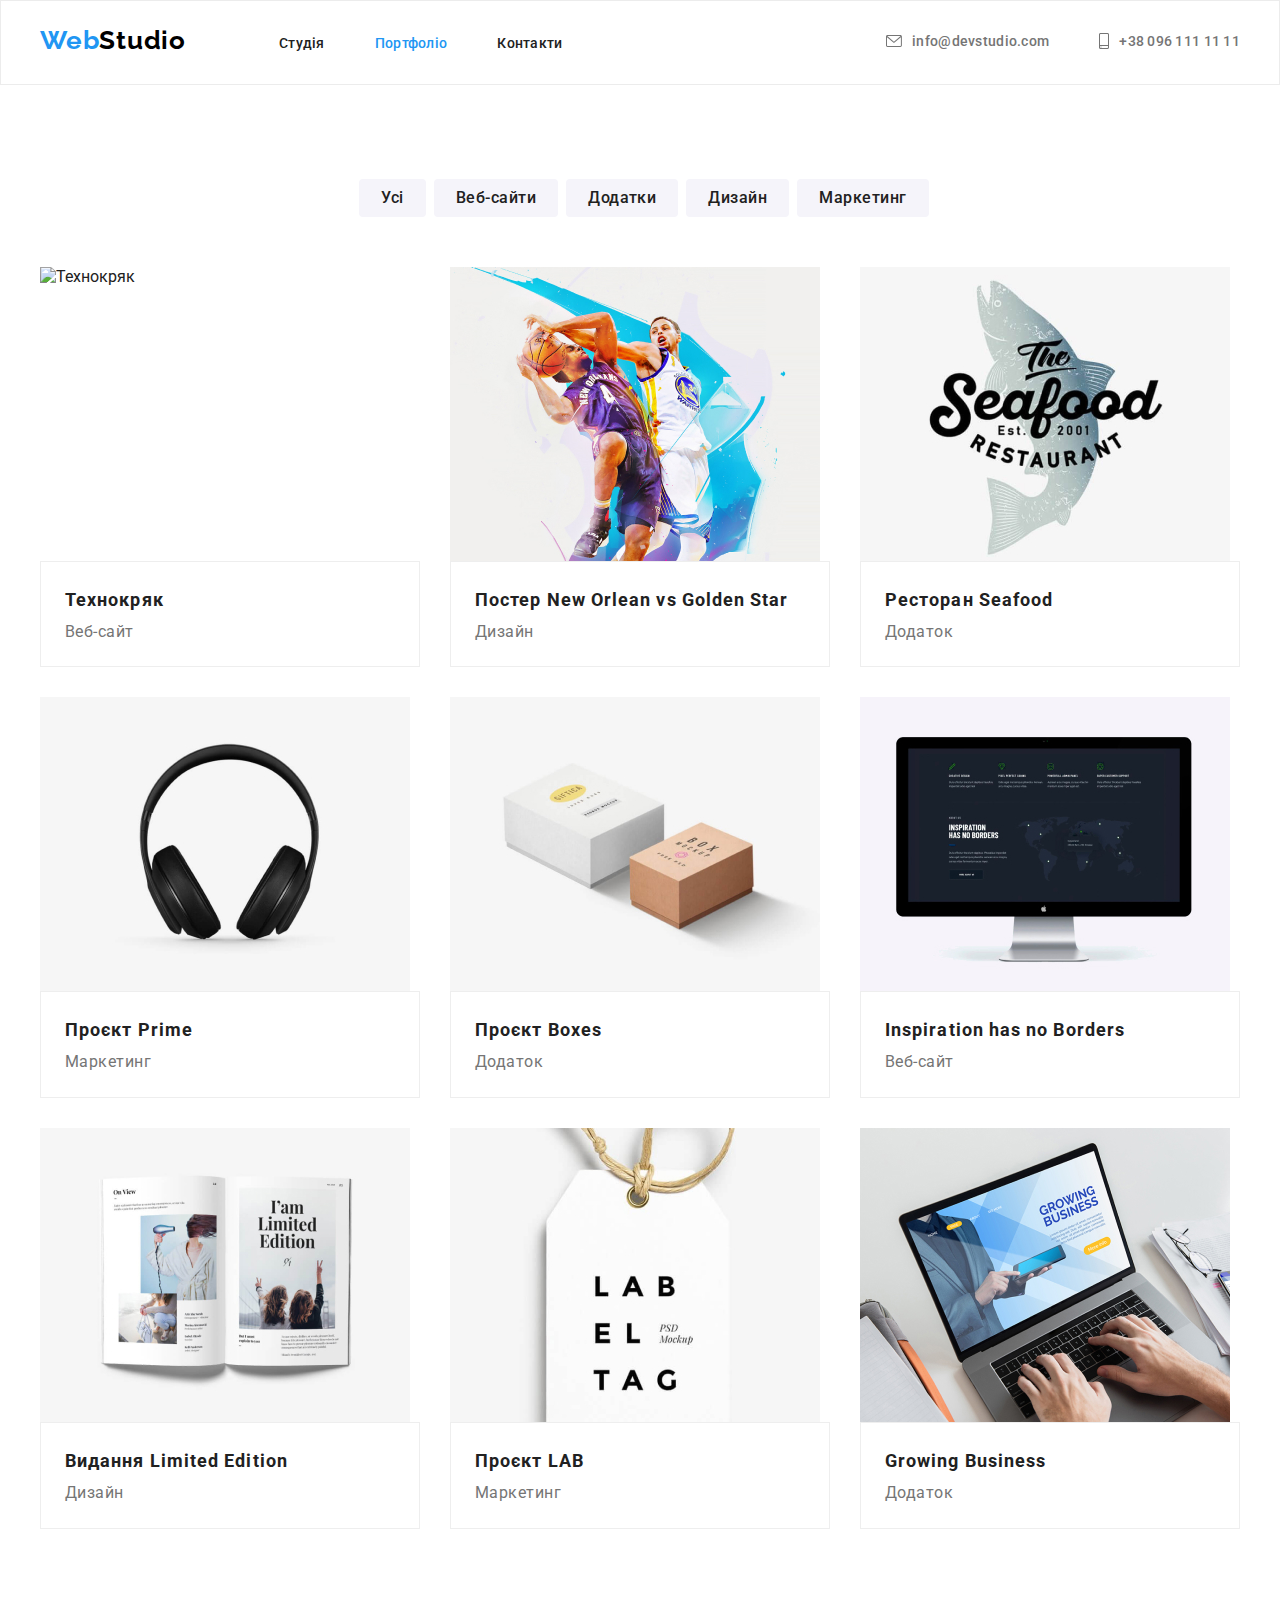
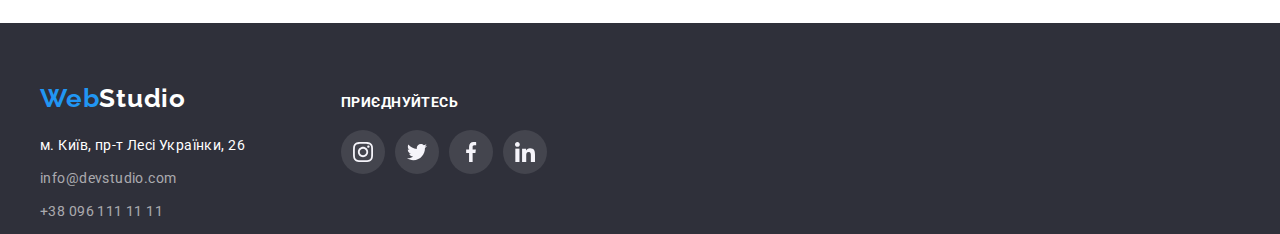
==== portfolio.html @ 08d34241 "dsfdf" ====
<!DOCTYPE html>
<html lang="ua">
<head>
    <meta charset="UTF-8">
    <meta http-equiv="X-UA-Compatible" content="IE=edge">
    <meta name="viewport" content="width=device-width, initial-scale=1.0">
    <title>Портфоліо</title>
    <link rel="stylesheet" href="https://cdnjs.cloudflare.com/ajax/libs/modern-normalize/1.1.0/modern-normalize.min.css"
        integrity="sha512-wpPYUAdjBVSE4KJnH1VR1HeZfpl1ub8YT/NKx4PuQ5NmX2tKuGu6U/JRp5y+Y8XG2tV+wKQpNHVUX03MfMFn9Q=="
        crossorigin="anonymous" referrerpolicy="no-referrer" />

    <link rel="preconnect" href="https://fonts.googleapis.com">
    <link rel="preconnect" href="https://fonts.gstatic.com" crossorigin>
    <link href="https://fonts.googleapis.com/css2?family=Raleway:wght@700&family=Roboto:wght@400;500;700;900&display=swap"
        rel="stylesheet">
    <link rel="stylesheet" href="./css/styles.css">

</head>
<body>

    <!--  Шапка-->
    <header class="header">
        <div class="container header-nav">
            <nav class="navigation">
                <a href="./index.html" class="logo">Web<span>Studio</span>
                </a>
    
                <ul class="site-nav">
                    <li class="item"><a href="./index.html" class="link">Студія</a></li>
                    <li class="item"><a href="./portfolio.html" class="link current">Портфоліо</a></li>
                    <li class="item"><a href="" class="link">Контакти</a></li>
                </ul>
            </nav>
    
            <ul class="auth-nav">
                <li class="header-item"><a href="mailto:info@devstudio.com" class="header-link">
                    <svg class="icon-mail" width="16" height="12">
                        <use href="/images/symbol-defs.svg#icon-mail"></use>
                    </svg>
                    info@devstudio.com</a></li>

                <li class="header-item"><a href="tel:+80961111111" class="header-link">
                    <svg class="icon-tel" width="10" height="16">
                        <use href="/images/symbol-defs.svg#icon-tel"></use>
                    </svg>
                    +38 096 111 11 11</a></li>
            </ul>
        </div>
    </header>

    <!-- Унікальна інформація -->
    <main>

        <!-- Фільтр -->
        <!-- Портфоліо -->
        <section class="portfolio">
            <div class="container">
                <h1 class="visually-hidden">Портфоліо</h1>
                <ul class="portfolio-filter">
                    <li> <button type="button" class="btn">Усі</button></li>
                    <li> <button type="button" class="btn">Веб-сайти</button></li>
                    <li> <button type="button" class="btn">Додатки</button></li>
                    <li> <button type="button" class="btn">Дизайн</button></li>
                    <li> <button type="button" class="btn">Маркетинг</button></li>
                </ul>
                
                <ul class="portfolio-list">
                    <li class="portfolio-item">
                        <img src="./images/вебсайт.jpg" alt="Технокряк" width="370" height="294">
                        <div class="portfolio-box">
                            <h2 class="portfolio-title">Технокряк</h2>
                            <p class="portfolio-text">Веб-сайт</p>
                        </div>
                    </li>
                    <li class="portfolio-item">
                        <img src="./images/Постер New Orlean vs Golden Star.jpg" alt="Постер New Orlean vs Golden Star" width="370"
                            height="294">
                        <div class="portfolio-box">
                            <h2 class="portfolio-title">Постер New Orlean vs Golden Star</h2>
                            <p class="portfolio-text">Дизайн</p>
                        </div>
                    </li>
                    <li class="portfolio-item">
                        <img src="./images/ресторан.jpg" alt="Ресторан Seafood" width="370" height="294">
                        <div class="portfolio-box">
                            <h2 class="portfolio-title">Ресторан Seafood</h2>
                            <p class="portfolio-text">Додаток</p>
                        </div>
                    </li>
                    <li class="portfolio-item">
                        <img src="./images/проєкт.jpg" alt="Проєкт Prime" width="370" height="294">
                        <div class="portfolio-box">
                            <h2 class="portfolio-title">Проєкт Prime</h2>
                            <p class="portfolio-text">Маркетинг</p>
                        </div>
                    </li>
                    <li class="portfolio-item">
                        <img src="./images/проєкт Boxes.jpg" alt="Проєкт Boxes" width="370" height="294">
                        <div class="portfolio-box">
                            <h2 class="portfolio-title">Проєкт Boxes</h2>
                            <p class="portfolio-text">Додаток</p>
                        </div>
                    </li>
                    <li class="portfolio-item">
                        <img src="./images/Inspiration has no Borders.jpg" alt="Inspiration has no Borders" width="370" height="294">
                        <div class="portfolio-box">
                            <h2 class="portfolio-title">Inspiration has no Borders</h2>
                            <p class="portfolio-text">Веб-сайт</p>
                        </div>
                    </li>
                    <li class="portfolio-item">
                        <img src="./images/Видання Limited Edition.jpg" alt="Видання Limited Edition" width="370" height="294">
                        <div class="portfolio-box">
                            <h2 class="portfolio-title">Видання Limited Edition</h2>
                            <p class="portfolio-text">Дизайн</p>
                        </div>
                    </li>
                    <li class="portfolio-item">
                        <img src="./images/Проєкт LAB.jpg" alt="Проєкт LAB" width="370" height="294">
                        <div class="portfolio-box">
                            <h2 class="portfolio-title">Проєкт LAB</h2>
                            <p class="portfolio-text">Маркетинг</p>
                        </div>
                    </li>
                    <li class="portfolio-item">
                        <img src="./images/Growing Business.jpg" alt="Growing Business" width="370" height="294">
                        <div class="portfolio-box">
                            <h2 class="portfolio-title">Growing Business</h2>
                            <p class="portfolio-text">Додаток</p>
                        </div>
                    </li>
                </ul>
            </div>
        </section>
    </main>



    <!-- Підвал -->
    <footer class="footer">
        <div class="container footer-block">
            <address class="address">
                <a href="./index.html" class="logo-footer">Web<span class="img-logo-footer">Studio</span>
                </a>
                <p class="footer-address">м. Київ, пр-т Лесі Українки, 26</p>
                <a href="mailto:info@devstudio.com" class="footer-mail">info@devstudio.com</a><br>
                <a href="tel:+80961111111" class="footer-tel">+38 096 111 11 11</a>
            </address>
    
            <div>
                <h3 class="title-icon">ПРИЄДНУЙТЕСЬ</h3>
                <ul class="socials">
                    <li class="items-icon"> <a class="link-social" href="">
                            <svg class="footer-icon" width="20" height="20">
                                <use href="./images/symbol-defs2.svg#icon-instagram"></use>
                            </svg>
                        </a></li>
                    <li class="items-icon"> <a class="link-social" href="">
                            <svg class="footer-icon" width="20" height="20">
                                <use href="./images/symbol-defs2.svg#icon-twitter"></use>
                            </svg>
                        </a></li>
                    <li class="items-icon"> <a class="link-social" href="">
                            <svg class="footer-icon" width="20" height="20">
                                <use href="./images/symbol-defs2.svg#icon-facebook"></use>
                            </svg>
                        </a></li>
                    <li class="items-icon"> <a class="link-social" href="">
                            <svg class="footer-icon" width="20" height="20">
                                <use href="./images/symbol-defs2.svg#icon-linkedin"></use>
                            </svg>
                        </a></li>
                </ul>
            </div>
        </div>
    </footer>
    
</body>
</html>
---- css/styles.css ----
/* 
   колір основного тексту #212121
   другорядний колір тесту #757575
   білий колір #FFFFFF
   колір акценту #2196F3
   колір посилання футер rgba(255, 255, 255, 0.6);

   основний фон #FFFFFF
   фон героя і футера #2F303A
    
*/

:root {
    --primary-text-color: #212121;
    --secondary-text-color: #757575;
    --white-color: #FFFFFF;
    --footer-link-color: rgba(255, 255, 255, 0.6);
    --accent-color: #2196F3;
    --logo-studio-color: #000000;
    
    --background-hero: rgba(47, 48, 58, 1);
    --background-filter-btn: #F5F4FA;
    --background-secondary-section: #F5F4FA;
 
}

.visually-hidden {
    position: absolute;
    white-space: nowrap;
    width: 1px;
    height: 1px;
    overflow: hidden;
    border: 0;
    padding: 0;
    clip: rect(0 0 0 0);
    clip-path: inset(50%);
    margin: -1px;
}

body {
    margin: 0;
    color: var(--primary-text-color);
    background-color: var(--white-color);

    font-family: Roboto, sans-serif;
}

p,
h1,
h2,
h3,
h4,
h5,
h6 {
    margin: 0;
}

a {
    text-decoration: none;
}

ul {
    padding: 0;
    margin: 0;
    list-style: none;
}

img{
    display: block;
    max-width: 100%;
    height: auto;
}

.container{
    width: 1200px;
    margin-left: auto;
    margin-right: auto;
    padding-left: 15px;
    padding-right: 15px;
    /* border: 2px solid tomato; */
}


/* logo footer, header*/
.header{
    border: 1px solid #ECECEC;
}

.logo {
    color: var(--accent-color);
    margin-right: 93px;
    padding-top: 24px;
    padding-bottom: 25px;

    font-family: Raleway;
    font-style: 400;
    font-weight: 700;
    font-size: 26px;
    line-height: 1.2;
    letter-spacing: 0.03em;
}

.header span{
    color: var(--logo-studio-color);
}

.logo-footer {
    font-family: 'Raleway';
    font-weight: 700;
    font-size: 26px;
    line-height: 1.19;
    letter-spacing: 0.03em;
    color: var(--accent-color);
    text-decoration: none;
    display: inline-block;
    margin-bottom: 20px;
}

.img-logo-footer {
    font-family: 'Raleway';
    font-weight: 700;
    font-size: 26px;
    line-height: 1.19;
    letter-spacing: 0.03em;
    color: #2196F3;
    text-decoration: none;
}

.footer span{
    color: var(--white-color);
}

/* Навігація хедер */
.header-nav{
    display: flex;
}

.navigation{
    display: flex;
}

.site-nav{
    display: flex;
    padding-top: 32px;
    padding-bottom: 32px;
}

.site-nav .item+.item{
    margin-left: 50px;
}

.auth-nav{
    display: flex;
    margin-left: auto;
    padding-top: 32px;
    padding-bottom: 32px;
}

.icon-mail,
.icon-tel {
    margin-right: 10px;
    cursor: pointer;
    fill: currentColor;
}


.header-item+.header-item {
    margin-left: 50px;
}

.site-nav .link{
    color: var(--primary-text-color);

    font-family: Roboto;
    font-style: 400;
    font-weight: 500;
    font-size: 14px;
    line-height: 1.14;
    letter-spacing: 0.02em;
}
.site-nav .link.current{
    color: var(--accent-color);
}

.site-nav .link:hover,
.site-nav .link:focus {
    color: var(--accent-color);
}

.header-link{
    color: var(--secondary-text-color);

    font-family: Roboto;
    font-weight: 500;
    font-size: 14px;
    letter-spacing: 0.02em;
    align-items: center;
    display: flex;
}


.header-link:hover,
.header-link:focus {
    color: var(--accent-color);
    fill: var(--accent-color);
}

/* Герой */
.hero {
    background-color: var(--background-hero);
    background-image: linear-gradient(rgba(47, 48, 58, 0.4),
            rgba(47, 48, 58, 0.4)),
    url(../images/Imghero.jpg);

    padding-top: 200px;
    padding-bottom: 200px;
    margin: 0 auto;
    text-align: center;
    background-repeat: no-repeat;
    background-position: center;
    background-size: cover;
}

.hero h1{
    color: var(--white-color);
    width: 696px;
    margin: 0 auto;

    font-family: Roboto;
    font-style: 400;
    font-weight: 900;
    font-size: 44px;
    line-height: 1.3;
    text-align: center;
    letter-spacing: 0.06em;

    margin-bottom: 30px;
    margin-top: 0;
}

.btn-hero{
    color: var(--white-color);
    background-color: var(--accent-color);

    font-family: Roboto;
    font-style: 400;
    font-weight: 700;
    font-size: 16px;
    line-height: 1.8;
    align-items: center;
    text-align: center;
    letter-spacing: 0.06em;
    text-decoration: none;

    padding-top: 10px;
    padding-bottom: 10px;
    padding-left: 32px;
    padding-right: 32px;
    margin: auto;
    border-radius: 4px;
    border: 4px solid var(--accent-color);
    }


/* Наші особливості */
.feature{
    padding-top: 94px;
    padding-bottom: 94px;
}
.feature-title{
    color: var(--primary-text-color);

    font-family: Roboto, sans-serif;
    font-style: 400;
    font-weight: 700;
    font-size: 14px;
    line-height: 1.14;
    letter-spacing: 0.03em;
    text-transform: uppercase;

    margin-bottom: 10px;
}

.feature-list{
    display: flex;
}

.feature-box{
    display: flex;
    align-items: center;
    justify-content: center;
    margin-bottom: 30px;
    width: 270px;
    height: 120px;
    background: rgba(245, 244, 250, 1);
    border-radius: 4px;
}

.feature-list li{
    width: 270px;
    height: auto;
    margin-right: 30px;
}

.feature-text{
    color: var(--secondary-text-color);

    font-family: Roboto;
    font-style: 400;
    font-weight: 400;
    font-size: 14px;
    line-height: 1.7;
    letter-spacing: 0.03em;
}

/* Чим ми займаємося (work)*/
.work{
    padding-bottom: 94px;
}
.work .work-title{
    color: var(--primary-text-color);

    font-family: Roboto;
    font-style: 400;
    font-weight: 700;
    font-size: 36px;
    line-height: 1.16;
    text-align: center;
    letter-spacing: 0.03em;

    margin-bottom: 50px;
}

.work-list{
    display: flex;
}

.work-img+.work-img{
    margin-left: 30px;
}

/* Наша команда */
.team{
    background-color: var(--background-secondary-section);
    padding-top: 94px;
    padding-bottom: 94px;
}

.team-list{
    display: flex;
}

.team .team-title{
    color: var(--primary-text-color);

    font-family: Roboto;
    font-style: 400;
    font-weight: 700;
    font-size: 36px;
    line-height: 1.16;
    text-align: center;
    letter-spacing: 0.03em;

    margin-bottom: 50px;
}

.team-card{
    margin-right: 30px;
    box-shadow: 0px 1px 3px rgba(0, 0, 0, 0.12), 0px 1px 1px rgba(0, 0, 0, 0.14), 0px 2px 1px rgba(0, 0, 0, 0.2);
    border-radius: 0px 0px 4px 4px;
}

.social-link{
    fill: #AFB1B8;
}

.link-area:hover .social-link,
.link-area:focus .social-link {
    background-color: var(--accent-color);
    fill: #FFFFFF;
}

.link-area:hover,
.link-area:focus {
    background-color: var(--accent-color);
    fill: #FFFFFF;
}

.link-area {
    display: flex;
    align-items: center;
    justify-content: center;
    width: 44px;
    height: 44px;
    border-radius: 50%;
}



.team-box{
    padding-top: 30px;
    padding-bottom: 30px;
    text-align: center;
    border-radius: 0px 0px 4px 4px;
    background: #FFFFFF;
    width: 270px;
    height: 168px;
}

.team .team-name{
    color: var(--primary-text-color);

    font-family: Roboto;
    font-style: 400;
    font-weight: 500;
    font-size: 16px;
    line-height: 1.18;
    letter-spacing: 0.03em;

    margin-bottom: 10px;
}
.team .team-text{
    color: var(--secondary-text-color);

    font-family: Roboto;
    font-style: 400;
    font-weight: 400;
    font-size: 16px;
    line-height: 1.18;
    letter-spacing: 0.03em;
}

.social-list{
    display: flex;
    justify-content: space-between;
    padding-right: 32px;
    padding-left: 32px;
    margin-top: 16px;
}
/* Постійні клієнти */

.company {
    display: flex;
    align-items: center;
    justify-content: center;
}

.section-client {
    text-align: center;
    padding-bottom: 94px;
    padding-top: 94px;
}

.card{
    margin-right: 30px;
}

.client-icons{
  display: flex;
  justify-content: center;
  align-items: center;
  border: 1px solid rgba(175, 177, 184, 1);
  border-radius: 4px;
  width: 170px;
  height: 92px;
}

.client-icon{
    fill: #afb1b8;
}

.client-icons:hover {
    border-color: var(--accent-color);
}

.client-icons:hover .client-icon {
    fill: var(--accent-color);
}


.team-title {
    color: var(--primary-text-color);
    font-family: 'Roboto';
    font-weight: 700;
    font-size: 36px;
    line-height: 1.16;
    text-align: center;
    letter-spacing: 0.03em;
    margin-bottom: 50px;
}
 
/* Футер */
.address{
    font-style: normal;
    width: 231px;
    height: 81px;
    margin-right: 70px;
}


.footer{
    background-color: var(--background-hero);
    padding-top: 60px;
    padding-bottom: 60px;
}

.footer-block{
    display: flex;
    align-items: baseline;
}


.footer-address{
    color: var(--white-color);
    
    font-family: Roboto;
    font-weight: 400;
    font-size: 14px;
    line-height: 1.71;
    letter-spacing: 0.03em;

    margin-bottom: 9px;
}

.footer-mail,
.footer-tel{
    color: var(--footer-link-color);

    display: inline-block;
    font-family: Roboto;
    font-weight: 400;
    font-size: 14px;
    line-height: 1.71;
    letter-spacing: 0.03em;
}
.footer-mail {
    margin-bottom: 9px;
}

.title-icon{
    font-family: 'Roboto';
    font-style: normal;
    font-weight: 700;
    font-size: 14px;
    line-height: 16px;
    letter-spacing: 0.03em;
    text-transform: uppercase;
    margin-bottom: 20px;
    
    color: #FFFFFF;
}

.socials{
    display: flex;
    list-style: none;
}

.items-icon{
    margin-right: 10px;
}

.link-social{
    display: flex;
    justify-content: center;
    align-items: center;
    width: 44px;
    height: 44px;
    background: rgba(255, 255, 255, 0.1);
    border-radius: 50%;
}

.link-social:hover,
.link-social:focus{
    background-color: var(--accent-color);
}

.footer-icon{
    fill: #F5F4FA;
}


/* Портфоліо (фільтр кнопки) */
.portfolio{
    padding-top: 94px;
    padding-bottom: 94px;
}

.portfolio-filter{
    display: flex;
    justify-content: center;
    margin-bottom: 50px;
}

.btn{
    font-family: 'Roboto';
    font-style: normal;
    font-weight: 500;
    font-size: 16px;
    line-height: 1.6;
    text-align: center;
    letter-spacing: 0.03em;
    color: var(--primary-text-color);
    background-color: var(--background-filter-btn);
    border-radius: 4px;
    border: none;
    cursor: pointer;

    padding: 6px 22px;
}

.btn:hover,
.btn:focus{
    color: var(--white-color);
    background-color: var(--accent-color);
}

.portfolio-filter li {
    margin-left: 8px;
}

.portfolio-list{
    display: flex;
    flex-wrap: wrap;
    margin-left: -30px;
    margin-bottom: -30px
}

.portfolio-item{
    flex-basis: calc(100% / 3 - 30px);
    margin-left: 30px;
    margin-bottom: 30px;
}

.portfolio-item:hover,
.portfolio-item:focus {
    box-shadow: 0px 1px 1px rgba(0, 0, 0, 0.12), 
    0px 4px 4px rgba(0, 0, 0, 0.06),
    1px 4px 6px rgba(0, 0, 0, 0.16);
}

.portfolio-box{
    padding: 20px 24px;
    border: 1px solid #EEEEEE;
}

.portfolio-title{
    color: var(--primary-text-color);

    font-family: Roboto;
    font-style: 400;
    font-weight: 700;
    font-size: 18px;
    line-height: 2;
    letter-spacing: 0.06em;
}

.portfolio-text{
    color: var(--secondary-text-color);

    font-family: Roboto;
    font-style: 400;
    font-weight: 400;
    font-size: 16px;
    line-height: 1.8;
    letter-spacing: 0.03em;
}
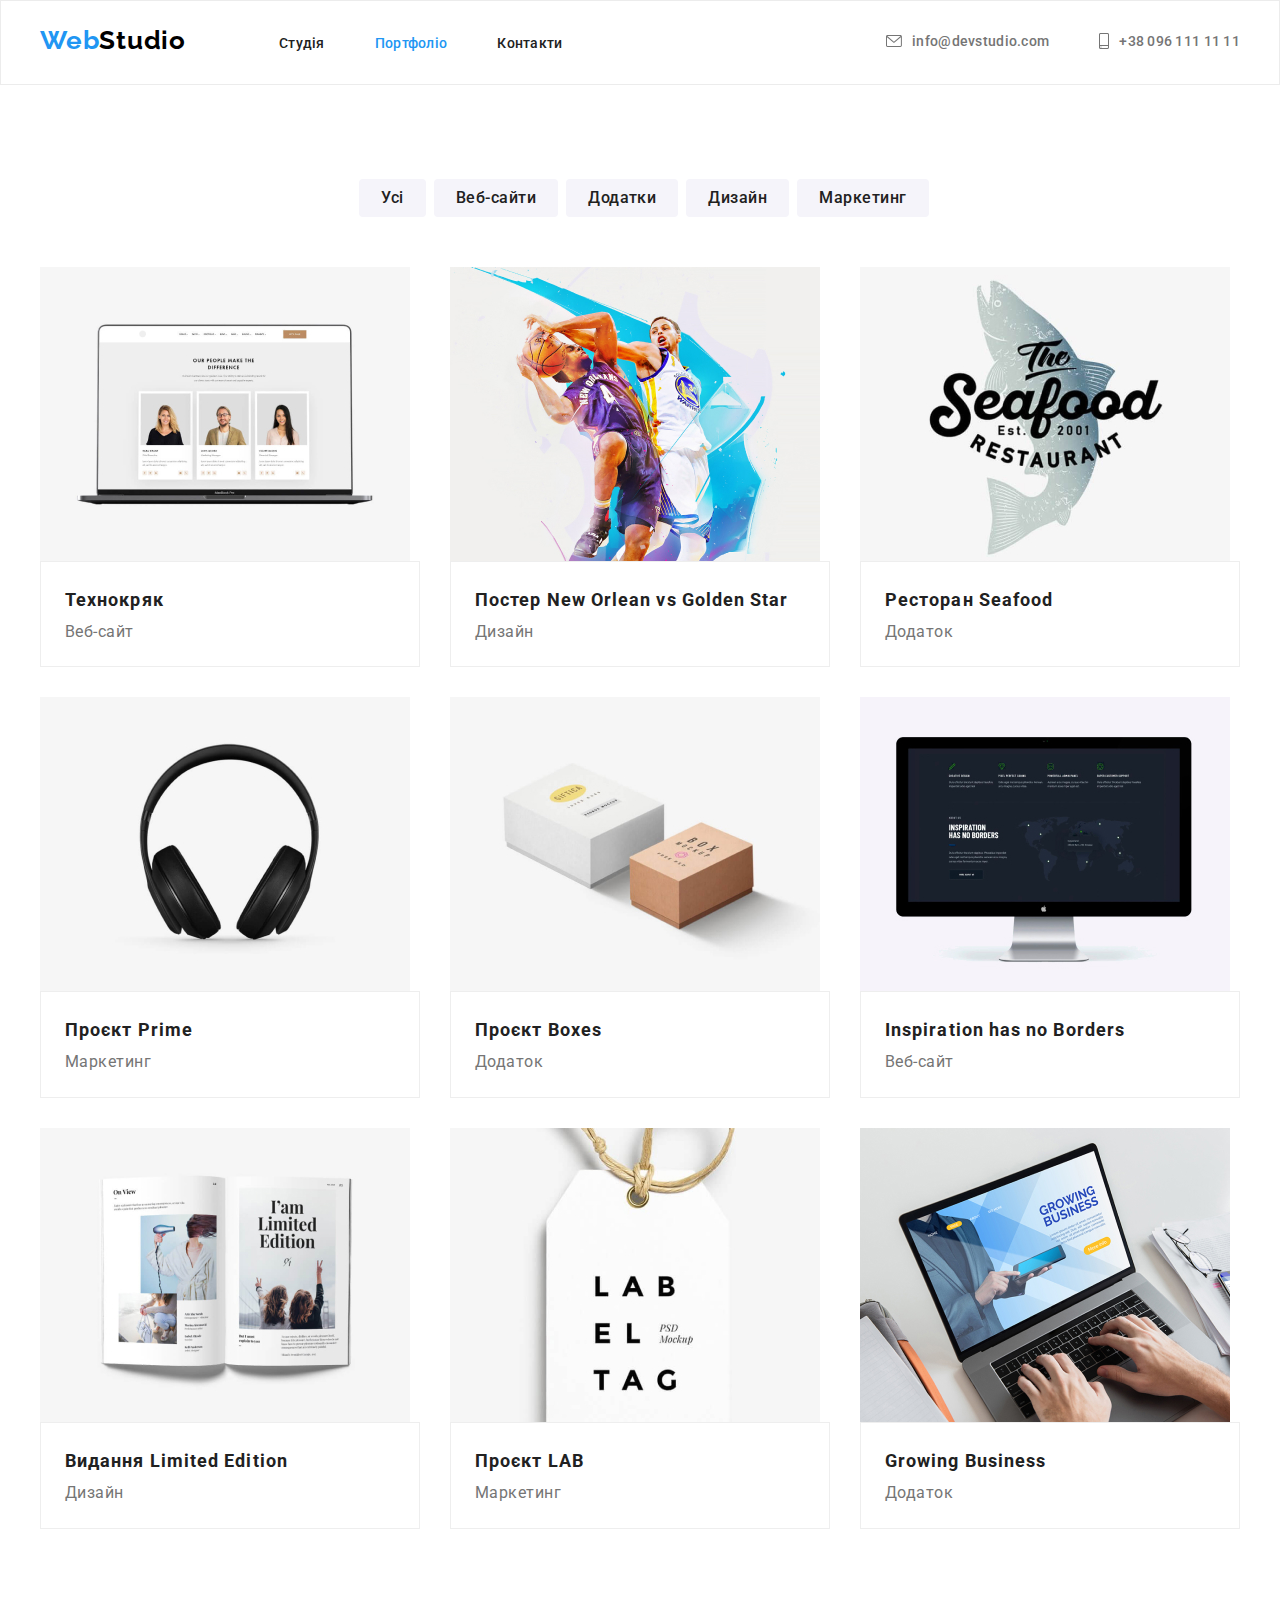
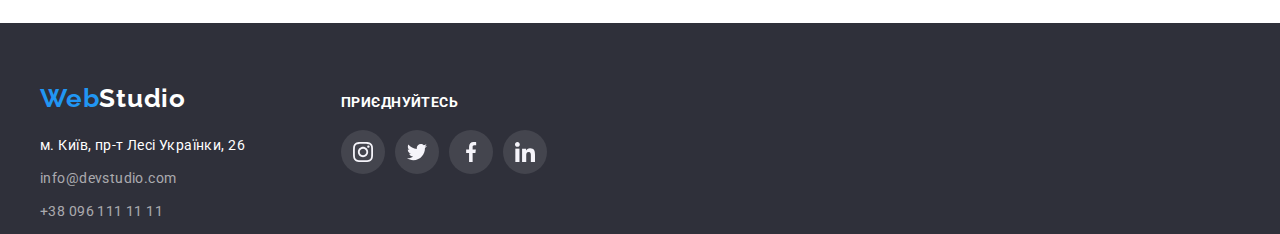
==== commit 4cbe3b9a: "кек" ====
--- a/portfolio.html
+++ b/portfolio.html
@@ -33,17 +33,21 @@
             </nav>
     
             <ul class="auth-nav">
-                <li class="header-item"><a href="mailto:info@devstudio.com" class="header-link">
-                    <svg class="icon-mail" width="16" height="12">
-                        <use href="/images/symbol-defs.svg#icon-mail"></use>
-                    </svg>
-                    info@devstudio.com</a></li>
-
-                <li class="header-item"><a href="tel:+80961111111" class="header-link">
-                    <svg class="icon-tel" width="10" height="16">
-                        <use href="/images/symbol-defs.svg#icon-tel"></use>
-                    </svg>
-                    +38 096 111 11 11</a></li>
+                <li class="header-item">
+                    <a href="mailto:info@devstudio.com" class="header-link">
+                        <svg class="icon-mail" width="16" height="12">
+                            <use href="./images/symbol-defs.svg#icon-mail"></use>
+                        </svg>
+                        info@devstudio.com</a>
+                </li>
+            
+                <li class="header-item">
+                    <a href="tel:+80961111111" class="header-link">
+                        <svg class="icon-tel" width="10" height="16">
+                            <use href="./images/symbol-defs.svg#icon-tel"></use>
+                        </svg>
+                        +38 096 111 11 11</a>
+                </li>
             </ul>
         </div>
     </header>
@@ -66,64 +70,108 @@
                 
                 <ul class="portfolio-list">
                     <li class="portfolio-item">
-                        <img src="./images/вебсайт.jpg" alt="Технокряк" width="370" height="294">
+                        <div class="overlay-box">
+                            <img src="./images/технокряк.jpg" alt="Технокряк" width="370" height="294">
+                            <p class="overlay-text">Ресурс пропонує комплексні пропозиції з різним рівнем функціоналу та сервісів. Все це дозволить відвідувачу отримати
+                            вичерпні відомості про компанію чи приватну особу.</p>
+                        </div>
                         <div class="portfolio-box">
                             <h2 class="portfolio-title">Технокряк</h2>
                             <p class="portfolio-text">Веб-сайт</p>
                         </div>
                     </li>
                     <li class="portfolio-item">
-                        <img src="./images/Постер New Orlean vs Golden Star.jpg" alt="Постер New Orlean vs Golden Star" width="370"
-                            height="294">
+                        <div class="overlay-box">
+                            <img src="./images/Постер New Orlean vs Golden Star.jpg" alt="Постер New Orlean vs Golden Star" width="370"
+                                height="294">
+                            <p class="overlay-text">Ресурс пропонує комплексні пропозиції з різним рівнем функціоналу та сервісів. Все це дозволить
+                                відвідувачу отримати
+                                вичерпні відомості про компанію чи приватну особу.</p>
+                        </div>
                         <div class="portfolio-box">
                             <h2 class="portfolio-title">Постер New Orlean vs Golden Star</h2>
                             <p class="portfolio-text">Дизайн</p>
                         </div>
                     </li>
                     <li class="portfolio-item">
-                        <img src="./images/ресторан.jpg" alt="Ресторан Seafood" width="370" height="294">
+                        <div class="overlay-box">
+                            <img src="./images/ресторан.jpg" alt="Ресторан Seafood" width="370" height="294">
+                            <p class="overlay-text">Ресурс пропонує комплексні пропозиції з різним рівнем функціоналу та сервісів. Все це дозволить
+                                відвідувачу отримати
+                                вичерпні відомості про компанію чи приватну особу.</p>
+                        </div>
                         <div class="portfolio-box">
                             <h2 class="portfolio-title">Ресторан Seafood</h2>
                             <p class="portfolio-text">Додаток</p>
                         </div>
                     </li>
                     <li class="portfolio-item">
-                        <img src="./images/проєкт.jpg" alt="Проєкт Prime" width="370" height="294">
+                        <div class="overlay-box">
+                            <img src="./images/проєкт.jpg" alt="Проєкт Prime" width="370" height="294">
+                            <p class="overlay-text">Ресурс пропонує комплексні пропозиції з різним рівнем функціоналу та сервісів. Все це дозволить
+                                відвідувачу отримати
+                                вичерпні відомості про компанію чи приватну особу.</p>
+                        </div>
                         <div class="portfolio-box">
                             <h2 class="portfolio-title">Проєкт Prime</h2>
                             <p class="portfolio-text">Маркетинг</p>
                         </div>
                     </li>
                     <li class="portfolio-item">
-                        <img src="./images/проєкт Boxes.jpg" alt="Проєкт Boxes" width="370" height="294">
+                        <div class="overlay-box">
+                            <img src="./images/проєкт Boxes.jpg" alt="Проєкт Boxes" width="370" height="294">
+                            <p class="overlay-text">Ресурс пропонує комплексні пропозиції з різним рівнем функціоналу та сервісів. Все це дозволить
+                                відвідувачу отримати
+                                вичерпні відомості про компанію чи приватну особу.</p>
+                        </div>
                         <div class="portfolio-box">
                             <h2 class="portfolio-title">Проєкт Boxes</h2>
                             <p class="portfolio-text">Додаток</p>
                         </div>
                     </li>
                     <li class="portfolio-item">
-                        <img src="./images/Inspiration has no Borders.jpg" alt="Inspiration has no Borders" width="370" height="294">
+                        <div class="overlay-box">
+                            <img src="./images/Inspiration has no Borders.jpg" alt="Inspiration has no Borders" width="370" height="294">
+                            <p class="overlay-text">Ресурс пропонує комплексні пропозиції з різним рівнем функціоналу та сервісів. Все це дозволить
+                                відвідувачу отримати
+                                вичерпні відомості про компанію чи приватну особу.</p>
+                        </div>
                         <div class="portfolio-box">
                             <h2 class="portfolio-title">Inspiration has no Borders</h2>
                             <p class="portfolio-text">Веб-сайт</p>
                         </div>
                     </li>
                     <li class="portfolio-item">
-                        <img src="./images/Видання Limited Edition.jpg" alt="Видання Limited Edition" width="370" height="294">
+                        <div class="overlay-box">
+                            <img src="./images/Видання Limited Edition.jpg" alt="Видання Limited Edition" width="370" height="294">
+                            <p class="overlay-text">Ресурс пропонує комплексні пропозиції з різним рівнем функціоналу та сервісів. Все це дозволить
+                                відвідувачу отримати
+                                вичерпні відомості про компанію чи приватну особу.</p>
+                        </div>
                         <div class="portfolio-box">
                             <h2 class="portfolio-title">Видання Limited Edition</h2>
                             <p class="portfolio-text">Дизайн</p>
                         </div>
                     </li>
                     <li class="portfolio-item">
-                        <img src="./images/Проєкт LAB.jpg" alt="Проєкт LAB" width="370" height="294">
+                        <div class="overlay-box">
+                            <img src="./images/Проєкт LAB.jpg" alt="Проєкт LAB" width="370" height="294">
+                            <p class="overlay-text">Ресурс пропонує комплексні пропозиції з різним рівнем функціоналу та сервісів. Все це дозволить
+                                відвідувачу отримати
+                                вичерпні відомості про компанію чи приватну особу.</p>
+                        </div>
                         <div class="portfolio-box">
                             <h2 class="portfolio-title">Проєкт LAB</h2>
                             <p class="portfolio-text">Маркетинг</p>
                         </div>
                     </li>
                     <li class="portfolio-item">
-                        <img src="./images/Growing Business.jpg" alt="Growing Business" width="370" height="294">
+                        <div class="overlay-box">
+                            <img src="./images/Growing Business.jpg" alt="Growing Business" width="370" height="294">
+                            <p class="overlay-text">Ресурс пропонує комплексні пропозиції з різним рівнем функціоналу та сервісів. Все це дозволить
+                                відвідувачу отримати
+                                вичерпні відомості про компанію чи приватну особу.</p>
+                        </div>
                         <div class="portfolio-box">
                             <h2 class="portfolio-title">Growing Business</h2>
                             <p class="portfolio-text">Додаток</p>
@@ -133,8 +181,6 @@
             </div>
         </section>
     </main>
-
-
 
     <!-- Підвал -->
     <footer class="footer">
--- a/css/styles.css
+++ b/css/styles.css
@@ -178,6 +178,10 @@
     font-size: 14px;
     line-height: 1.14;
     letter-spacing: 0.02em;
+
+    transition-property: color;
+    transition-duration: 250ms;
+    transition-timing-function: cubic-bezier(0.4, 0, 0.2, 1);
 }
 .site-nav .link.current{
     color: var(--accent-color);
@@ -197,6 +201,10 @@
     letter-spacing: 0.02em;
     align-items: center;
     display: flex;
+
+    transition-property: fill, color;
+    transition-duration: 250ms;
+    transition-timing-function: cubic-bezier(0.4, 0, 0.2, 1);
 }
 
 
@@ -372,7 +380,13 @@
 }
 
 .social-link{
+    width: 20px;
+    height: 20px;
     fill: #AFB1B8;
+
+    transition-property: fill, background-color;
+    transition-duration: 250ms;
+    transition-timing-function: cubic-bezier(0.4, 0, 0.2, 1);
 }
 
 .link-area:hover .social-link,
@@ -381,11 +395,6 @@
     fill: #FFFFFF;
 }
 
-.link-area:hover,
-.link-area:focus {
-    background-color: var(--accent-color);
-    fill: #FFFFFF;
-}
 
 .link-area {
     display: flex;
@@ -394,8 +403,17 @@
     width: 44px;
     height: 44px;
     border-radius: 50%;
-}
-
+
+    transition-property: fill, background-color;
+    transition-duration: 250ms;
+    transition-timing-function: cubic-bezier(0.4, 0, 0.2, 1);
+}
+
+.link-area:hover,
+.link-area:focus {
+    background-color: var(--accent-color);
+    fill: #FFFFFF;
+}
 
 
 .team-box{
@@ -464,14 +482,22 @@
   border-radius: 4px;
   width: 170px;
   height: 92px;
+
+transition-property: border-color;
+transition-duration: 250ms;
+transition-timing-function: cubic-bezier(0.4, 0, 0.2, 1);
+}
+
+.client-icons:hover {
+    border-color: var(--accent-color);
 }
 
 .client-icon{
     fill: #afb1b8;
-}
-
-.client-icons:hover {
-    border-color: var(--accent-color);
+
+    transition-property: fill;
+    transition-duration: 250ms;
+    transition-timing-function: cubic-bezier(0.4, 0, 0.2, 1);
 }
 
 .client-icons:hover .client-icon {
@@ -568,6 +594,8 @@
     height: 44px;
     background: rgba(255, 255, 255, 0.1);
     border-radius: 50%;
+
+    transition: background-color 250ms cubic-bezier(0.4, 0, 0.2, 1);
 }
 
 .link-social:hover,
@@ -607,7 +635,11 @@
     cursor: pointer;
 
     padding: 6px 22px;
-}
+
+    transition: background-color 250ms cubic-bezier(0.4, 0, 0.2, 1), 
+                color 250ms cubic-bezier(0.4, 0, 0.2, 1);
+}
+                
 
 .btn:hover,
 .btn:focus{
@@ -630,6 +662,10 @@
     flex-basis: calc(100% / 3 - 30px);
     margin-left: 30px;
     margin-bottom: 30px;
+
+    transition-property: box-shadow;
+    transition-duration: 250ms;
+    transition-timing-function: cubic-bezier(0.4, 0, 0.2, 1);
 }
 
 .portfolio-item:hover,
@@ -666,4 +702,35 @@
     letter-spacing: 0.03em;
 }
 
-
+/* overlay portfolio */
+
+.overlay-box{
+    overflow: hidden;
+    position: relative;
+}
+
+
+.overlay-text{
+    position: absolute;
+    bottom: 0;
+    padding: 63px 24px;
+    width: 100%;
+    height: 100%;
+    font-size: 18px;
+    line-height: 1.56;
+    letter-spacing: 0.03em;
+    color: var(--white-color);
+    background-color: var(--accent-color);
+        
+    transform: translateY(101%);
+    transition: transform 250ms cubic-bezier(0.4, 0, 0.2, 1);
+    font-family: 'Roboto';
+    font-style: normal;
+    font-weight: 400;
+}
+
+.portfolio-item:hover .overlay-text{
+    transform: translateY(0);
+}
+
+
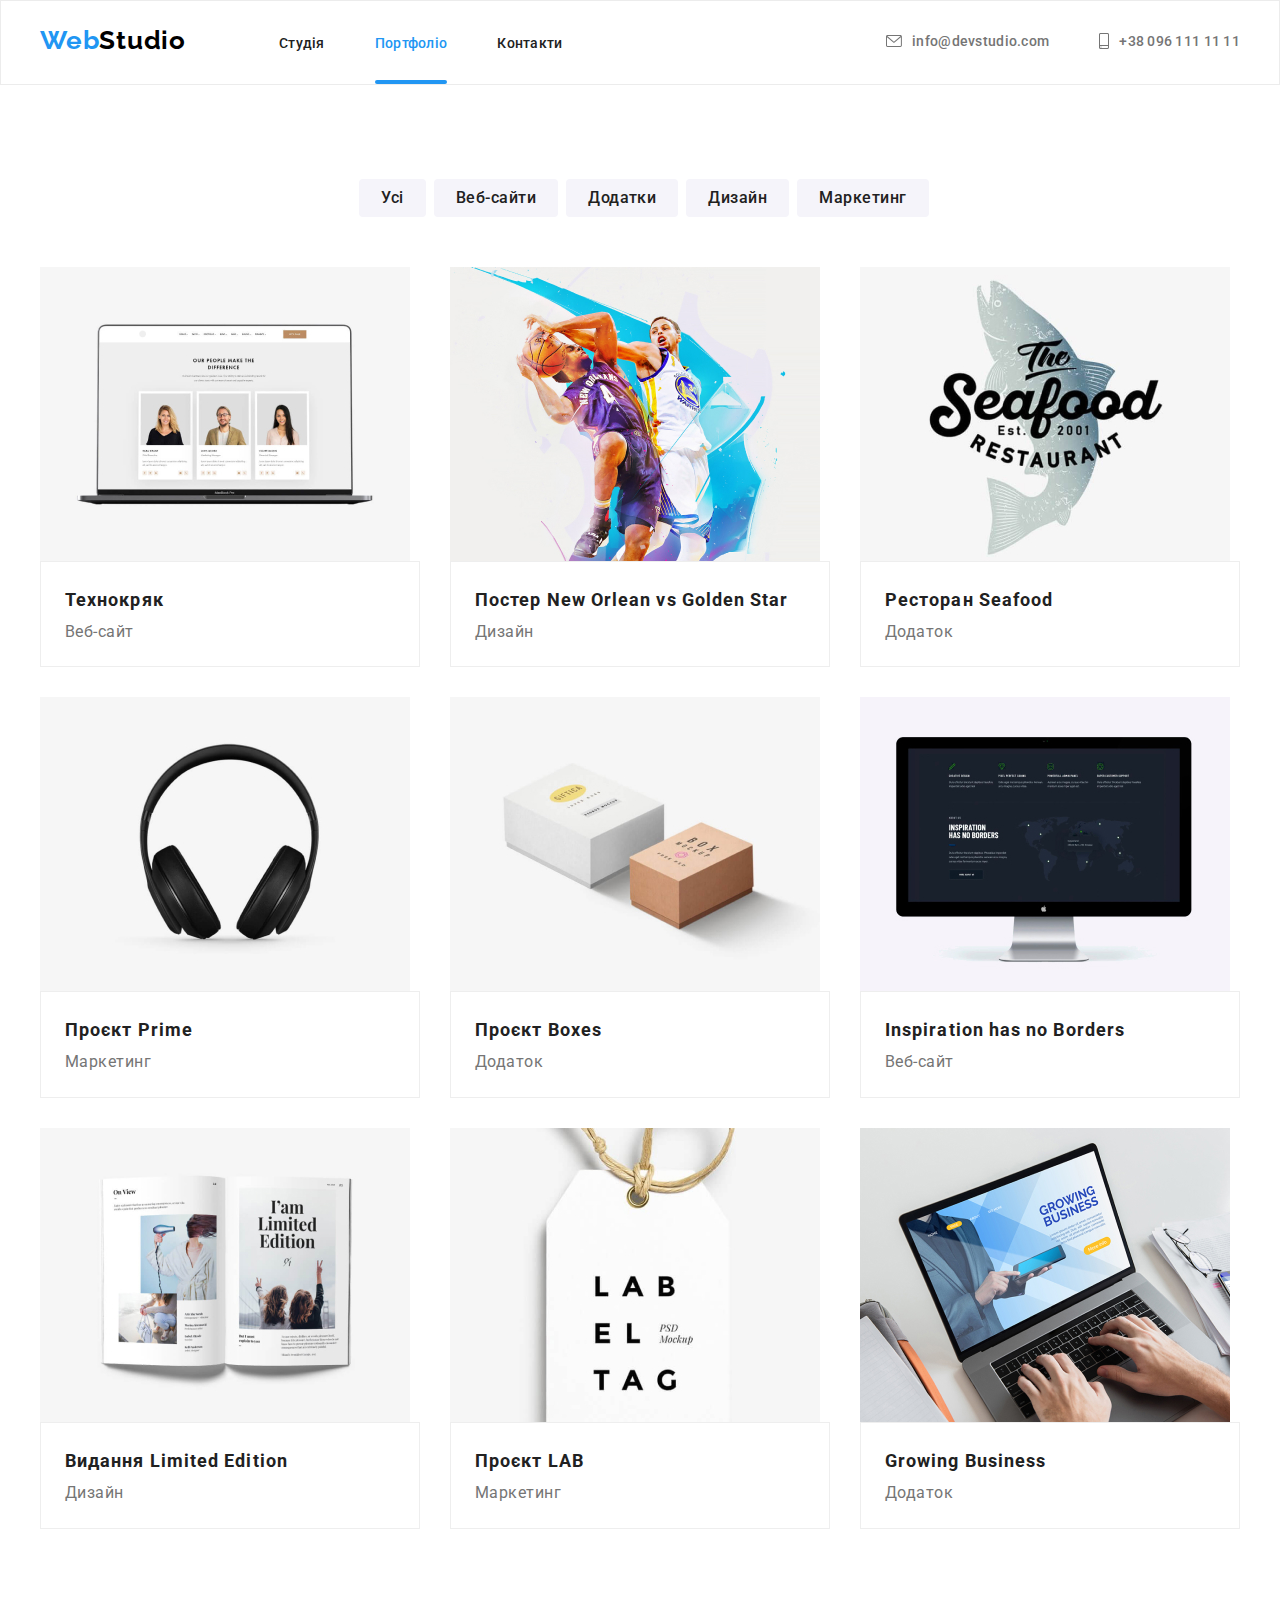
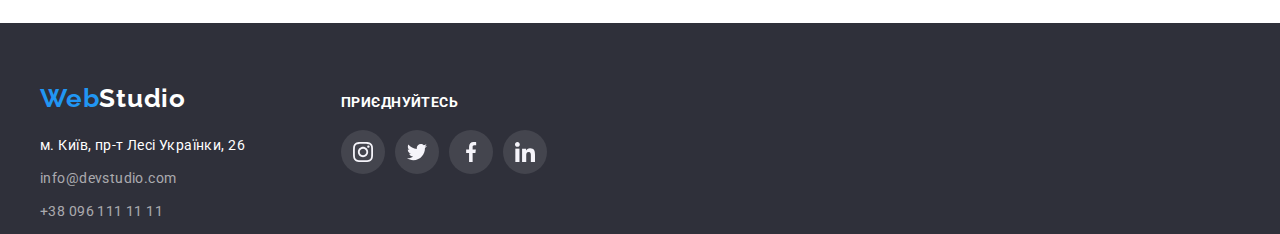
==== commit 262a563d: "іфіф" ====
--- a/portfolio.html
+++ b/portfolio.html
@@ -27,7 +27,7 @@
     
                 <ul class="site-nav">
                     <li class="item"><a href="./index.html" class="link">Студія</a></li>
-                    <li class="item"><a href="./portfolio.html" class="link current">Портфоліо</a></li>
+                    <li class="item nav-current"><a href="./portfolio.html" class="link current">Портфоліо</a></li>
                     <li class="item"><a href="" class="link">Контакти</a></li>
                 </ul>
             </nav>
--- a/css/styles.css
+++ b/css/styles.css
@@ -192,6 +192,22 @@
     color: var(--accent-color);
 }
 
+.link.current::after {
+    position: absolute;
+    content: "";
+    display: block;
+    width: 100%;
+    height: 4px;
+    background-color: var(--accent-color);
+    border-radius: 2px;
+    left: 0;
+    bottom: -32px;
+}
+
+.nav-current{
+    position: relative;
+}
+
 .header-link{
     color: var(--secondary-text-color);
 
@@ -733,4 +749,58 @@
     transform: translateY(0);
 }
 
-
+/* Модалка */
+
+.backdrop{
+    position: fixed;
+    top: 0;
+    left: 0;
+    width: 100%;
+    height: 100%;
+    background-color: rgba(0, 0, 0, 0.2);;
+
+    opacity: 1;
+    transition: opacity 250ms, visibility 250ms;
+}
+
+.backdrop.is-hidden{
+    opacity: 0;
+    pointer-events: none;
+}
+
+.modal{
+    position: absolute;
+    top: 50%;
+    left: 50%;
+    transform: translate(-50%, -50%);
+
+    width: 528px;
+    height: 581px;
+    background-color: #FFFFFF;
+    box-shadow: 0px 1px 3px rgba(0, 0, 0, 0.12), 0px 1px 1px rgba(0, 0, 0, 0.14), 0px 2px 1px rgba(0, 0, 0, 0.2);
+    border-radius: 4px;
+
+    transform: translate(-50%, -50%) rotate(0) scale(1);
+    transition: transform 250ms;
+}
+
+.button-modal{
+    position: absolute;
+        top: 8px;
+        right: 8px;
+    
+        display: flex;
+        justify-content: center;
+        align-items: center;
+    
+        width: 30px;
+        height: 30px;
+    
+        border-radius: 50%;
+        background: #FFFFFF;
+        border: 1px solid rgba(0, 0, 0, 0.1);
+    
+        cursor: pointer;
+}
+
+
